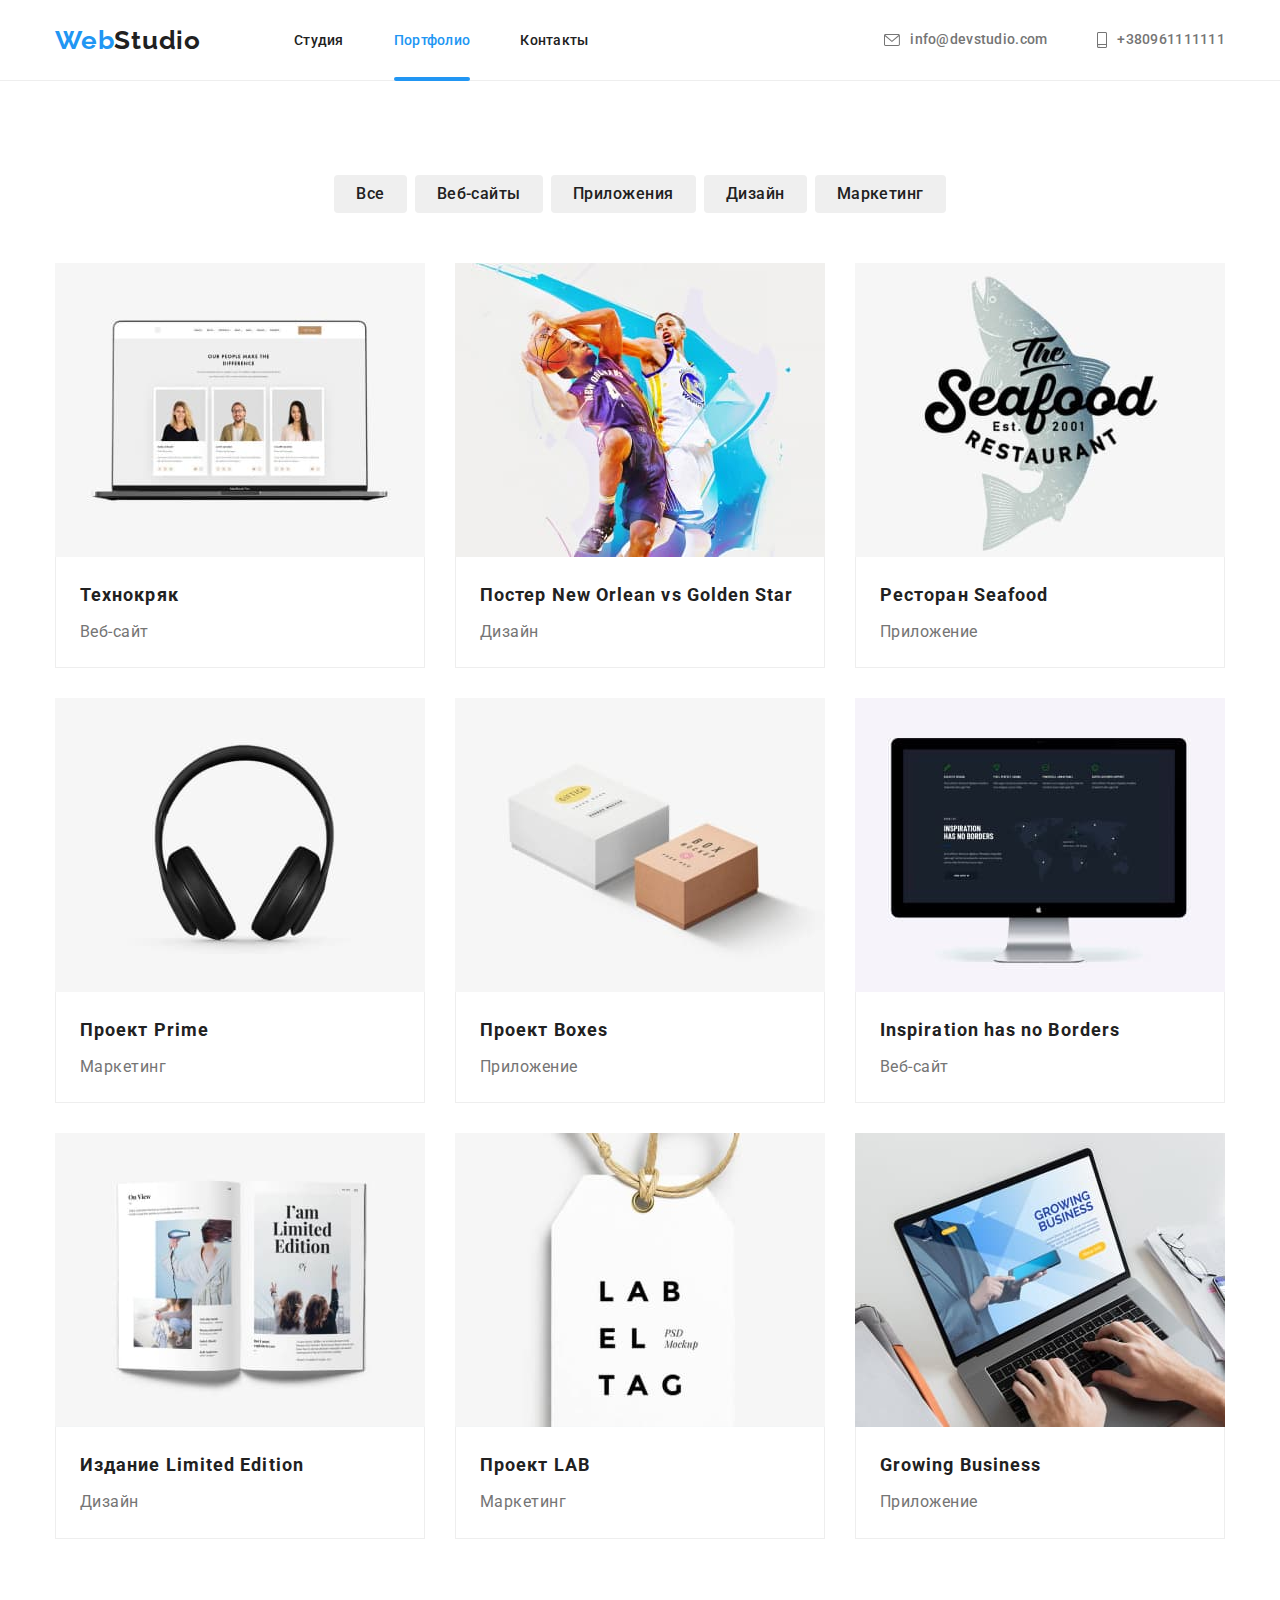
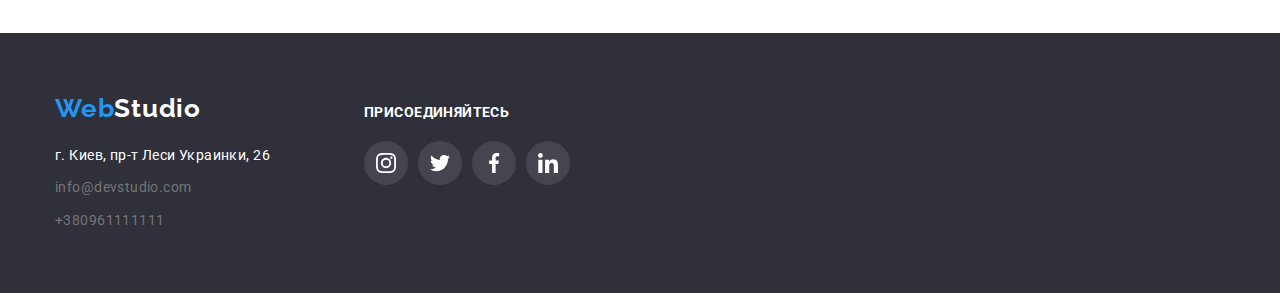
==== portfolio.html @ e8d6b09c "hw5" ====
<!DOCTYPE html>
<html lang="ru">
  <head>
    <meta charset="UTF-8" />
    <meta http-equiv="X-UA-Compatible" content="IE=edge" />
    <meta name="viewport" content="width=device-width, initial-scale=1.0" />
    <link rel="preconnect" href="https://fonts.googleapis.com" />
    <link rel="preconnect" href="https://fonts.gstatic.com" crossorigin />
    <link
      href="https://fonts.googleapis.com/css2?family=Raleway:wght@700&family=Roboto:wght@400;500;700;900&display=swap"
      rel="stylesheet"
    />
    <link href="https://cdnjs.cloudflare.com/ajax/libs/modern-normalize/1.0.0/modern-normalize.min.css"
     rel="stylesheet" />
    <link href="./css/styles.css" rel="stylesheet" />
    <title>WebStudio</title>
  </head>
  <body>
    <header class="header">
      <div class="container">
        <div class="header-container">
          <nav class="navigation">
            <a class="logo" href="index.html"><span class="logo-span">Web</span>Studio</a>
            <ul class="navigation-list list">
              <li class="navigation-item"><a href="index.html" class="navigation-link">
                Студия</a>
              </li>
              <li class="navigation-item navigation-item-portfolio"><a href="portfolio.html" class="navigation-link navigation-link-active">Портфолио</a>
              </li>
              <li class="navigation-item"><a href="" class="navigation-link">Контакты</a>
              </li>
            </ul>
          </nav>
          <ul class="header-contacts list">
            <li class="contacts-list">
              <a href="mailto:info@devstudio.com" class="contact-link">
                <svg class="contact-icon-mail" aria-label="Отправить письмо">
                  <use href="./images/icons.svg#icon-envelope"></use>
                </svg>
              info@devstudio.com</a>
            </li>
            <li class="contacts-list">
              <a href="tel:+380961111111" class="contact-link">
                <svg class="contact-icon-phone" aria-label="Звонить">
                  <use href="./images/icons.svg#icon-smartphone"></use>
                </svg>
                +380961111111</a>
            </li>
          </ul>
        </div>
      </div>
    </header>
    <main>
      <section class="portfolio section">
        <div class="container">
          <ul class="list-portfolio card-flex list">
            <li class="portfolio-filters">
            <button class="filters-button card-set" type="button">Все</button>
            </li>
            <li class="portfolio-filters">
            <button class="filters-button card-set" type="button">Веб-сайты</button>
            </li>  
            <li class="portfolio-filters">
            <button class="filters-button card-set" type="button">Приложения</button>
            </li>
            <li class="portfolio-filters">
            <button class="filters-button card-set" type="button">Дизайн</button>
            </li>
            <li class="portfolio-filters">
            <button class="filters-button card-set" type="button">Маркетинг</button>
            </li>
          </ul>
          <ul class="product-line card-flex list">
            <li class="product-card card-set">
              <div class="portfolio-block-overlay">
                <img class="product-img" src="./images/portfolio/notebook.jpg" width="370" alt="notebook.jpg" />
                <div class="portfolio-overlay">
                  Ресурс предлагает комплексные предложения с разным уровнем функционала и сервисов.
                  Все это позволит посетителю получить исчерпывающие сведения о компании или частном лице.
                </div>
              </div>
              <div class="product-info">
                <h3 class="product-title">Технокряк</h3>
                <p class="product-category">Веб-сайт</p>
              </div>
            </li>
            <li class="product-card card-set">
              <div class="portfolio-block-overlay">
                <img src="./images/portfolio/basketball.jpg" width="370" alt="basketball.jpg" />
                <div class="portfolio-overlay">
                  Ресурс предлагает комплексные предложения с разным уровнем функционала и сервисов.
                  Все это позволит посетителю получить исчерпывающие сведения о компании или частном лице.
                </div>
              </div>
              <div class="product-info">
                <h3 class="product-title">Постер New Orlean vs Golden Star</h3>
                <p class="product-category">Дизайн</p>
              </div>
            </li>
            <li class="product-card card-set">
              <div class="portfolio-block-overlay">
                <img src="./images/portfolio/seafood.jpg" width="370" alt="seafood.jpg" />
                <div class="portfolio-overlay">
                  Ресурс предлагает комплексные предложения с разным уровнем функционала и сервисов.
                  Все это позволит посетителю получить исчерпывающие сведения о компании или частном лице.
                </div>
              </div>
              <div class="product-info">
                <h3 class="product-title">Ресторан Seafood</h3>
                <p class="product-category">Приложение</p>
              </div>
            </li>
            <li class="product-card card-set">
              <div class="portfolio-block-overlay">
                <img src="./images/portfolio/headphones.jpg" width="370" alt="headphones.jpg" />
                <div class="portfolio-overlay">
                  Ресурс предлагает комплексные предложения с разным уровнем функционала и сервисов.
                  Все это позволит посетителю получить исчерпывающие сведения о компании или частном лице.
                </div>
              </div>
              <div class="product-info">
                <h3 class="product-title">Проект Prime</h3>
                <p class="product-category">Маркетинг</p>
              </div>
            </li>
            <li class="product-card card-set">
              <div class="portfolio-block-overlay">
                <img src="./images/portfolio/boxes.jpg" width="370" alt="boxes.jpg" />
                <div class="portfolio-overlay">
                  Ресурс предлагает комплексные предложения с разным уровнем функционала и сервисов.
                  Все это позволит посетителю получить исчерпывающие сведения о компании или частном лице.
                </div>
              </div>
              <div class="product-info">
                <h3 class="product-title">Проект Boxes</h3>
                <p class="product-category">Приложение</p>
              </div>
            </li>
            <li class="product-card card-set">
              <div class="portfolio-block-overlay">
                <img src="./images/portfolio/monitor.jpg" width="370" alt="monitor.jpg" />
                <div class="portfolio-overlay">
                  Ресурс предлагает комплексные предложения с разным уровнем функционала и сервисов.
                  Все это позволит посетителю получить исчерпывающие сведения о компании или частном лице.
                </div>
              </div>
              <div class="product-info">
                <h3 class="product-title">Inspiration has no Borders</h3>
                <p class="product-category">Веб-сайт</p>
              </div>
            </li>
            <li class="product-card card-set">
              <div class="portfolio-block-overlay">
                <img src="./images/portfolio/magzine.jpg" width="370" alt="magzine.jpg" />
                <div class="portfolio-overlay">
                  Ресурс предлагает комплексные предложения с разным уровнем функционала и сервисов.
                  Все это позволит посетителю получить исчерпывающие сведения о компании или частном лице.
                </div>
              </div>
              <div class="product-info">
                <h3 class="product-title">Издание Limited Edition</h3>
                <p class="product-category">Дизайн</p>
              </div>
            </li>
            <li class="product-card card-set">
              <div class="portfolio-block-overlay">
                <img src="./images/portfolio/label.jpg" width="370" alt="label.jpg" />
                <div class="portfolio-overlay">
                  Ресурс предлагает комплексные предложения с разным уровнем функционала и сервисов.
                  Все это позволит посетителю получить исчерпывающие сведения о компании или частном лице.
                </div>
              </div>
              <div class="product-info">
                <h3 class="product-title">Проект LAB</h3>
                <p class="product-category">Маркетинг</p>
              </div>
            </li>
            <li class="product-card card-set">
              <div class="portfolio-block-overlay">
                <img src="./images/portfolio/notebook2.jpg" width="370" alt="notebook2.jpg" />
                <div class="portfolio-overlay">
                  Ресурс предлагает комплексные предложения с разным уровнем функционала и сервисов.
                  Все это позволит посетителю получить исчерпывающие сведения о компании или частном лице.
                </div>
              </div>
              <div class="product-info">
                <h3 class="product-title">Growing Business</h3>
                <p class="product-category">Приложение</p>
              </div>
            </li>
          </ul>
        </div>
      </section>
    </main>
    <footer class="footer">
      <div class="container container-footer">
        <div class="container-adress">
          <a class="logo logo-white" href="index.html"><span class="logo-span">Web</span>Studio</a>
          <address class="footer-address">
            <ul class="list-address list">
              <li class="footer-contact">
                <a class="contact-adress"
                  href="https://www.google.com.ua/maps/place/Lesi+Ukrainky+Blvd,+26,+Kyiv,+02000/@50.4265807,30.5361971,17z/data=!3m1!4b1!4m5!3m4!1s0x40d4cf0e033ecbe9:0x57a4dffefec77da0!8m2!3d50.4265807!4d30.5383858?hl=en&authuser=0"
                  target="_blank"
                  rel="noopener noreferrer"
                >
                  г. Киев, пр-т Леси Украинки, 26
                </a>
              </li>
              <li class="footer-contact">
                <a class="link-contact" href="mailto:info@devstudio.com">info@devstudio.com</a>
              </li>
              <li class="footer-contact">
                <a class="link-contact" href="tel:+380961111111">+380961111111</a>
              </li>
            </ul>
          </address>
        </div>
        <div class="container-footer-icon">
          <h2 class="title-footer-icon">присоединяйтесь</h2>
          <ul class="footer-icon list">
            <li class="footer-icon-list">
              <a href="#">
                <svg class="footer-social-icon" aria-label="Отправить письмо">
                  <use href="./images/icons.svg#icon-instagram"></use>
                </svg>
              </a>              
            </li>
            <li class="footer-icon-list">
              <a href="#">
                <svg class="footer-social-icon" aria-label="Отправить письмо">
                  <use href="./images/icons.svg#icon-twitter"></use>
                </svg>
              </a>              
            </li>
            <li class="footer-icon-list">
              <a href="#">
                <svg class="footer-social-icon" aria-label="Отправить письмо">
                  <use href="./images/icons.svg#icon-facebook"></use>
                </svg>
              </a>              
            </li>
            <li class="footer-icon-list">
              <a href="#">
                <svg class="footer-social-icon" aria-label="Отправить письмо">
                  <use href="./images/icons.svg#icon-linkedin"></use>
                </svg>
              </a>              
            </li>
          </ul>
        </div>
      </div>
    </footer>
    <script src="./js/modal.js"></script>
  </body>
</html>
---- css/styles.css ----
:root {
  --base-text-color: #212121;
  --dark-background: #2f303a;
  --light-background: #f5f4fa;
  --accent-color: #2196f3;
  --accent-hover-color: #188CE8;
  --text-color-white: #ffffff;
  --text-color-grey: #757575;
  --white-background: #ffffff;
  --grey-border: #eeeeee;
  --grey-background-icon: #AFB1B8;
  --grey2-background-icon:rgba(255, 255, 255, 0.1);

  --items: 3;
  --indent: 20px;

  --animation-background-color: background-color 250ms cubic-bezier(0.4, 0, 0.2, 1);
  --animation-color: color 250ms cubic-bezier(0.4, 0, 0.2, 1);
}

  
body {
  font-family: 'Roboto', sans-serif;
  color: var(--base-text-color);
}
  
.card-flex {
  display: flex;
  flex-wrap: wrap;
  gap: var(--indent);
}

.card-set {
  flex-basis: calc((100% - var(--indent) * (var(--items) - 1)) / var(--items));
}
  
.section {
  padding-top: 94px;
  padding-bottom: 94px;
}

.container {
  width: 1200px;
  margin: auto; 
  padding: 0 15px;
}

.list {
  list-style: none;
}

/* Normalize */
  
ul, p, h4, h3, h2, h1 {
  margin: 0px;
  padding: 0px;
}
  
img {
  display: block;
  max-width: 100%;
  height: auto;
}

/* Header */

.header-container {
  display: flex;
  height: 80px;
  align-items: center;
}

.header {
  border-bottom: 1px solid var(--grey-border);
}

.header-contacts,
.navigation,
.navigation-list {
  display: flex;
}

.navigation-item:not(:last-child) {
  margin-right: 50px;
}

.contacts-list:not(:first-child) {
  margin-left: 50px;
}

.navigation {
  flex: 1;
  align-items: center;
}

.navigation-list {
  margin-left: 0px;
}

.navigation-item {
  position: relative;
}

.navigation-item-studio::after,
.navigation-item-portfolio::after {
  display: flex;
  content: "";
  position: absolute;
  width: 100%;
  height: 4px;
  top: 46px;
  background:var(--accent-color);
  border-radius: 2px;
  }

.solution,
.footer {
  background-color: var(--dark-background);
}

.our-team {
  background-color: var(--light-background);
}

.logo {
  font-family: 'Raleway', sans-serif;
  font-weight: 700;
  font-size: 26px;
  line-height: 1.19;
  color: var(--base-text-color);
  text-decoration: none;
  letter-spacing: 0.03em;
  margin-right: 93px;
}

.logo-white {
  color: var(--text-color-white);
}

.logo-span {
  color: var(--accent-color);
}

.navigation-link,
.contact-link {
  color: var(--base-text-color);
  text-decoration: none;
  font-size: 14px;
  line-height: 1.14;
  letter-spacing: 0.02em;
  font-weight: 500;
  transition: var(--animation-color);
}

.contact-link {
  color: var(--text-color-grey);
  display: flex;
  align-items: center;
  cursor: pointer;
}

.navigation-link-active {
  color: var(--accent-color);
}

.contact-icon-mail {
  width: 16px;
  height: 12px;
  fill: currentColor;
  margin-right: 10px;
}

.contact-icon-phone {
  width: 10px;
  height: 16px;
  fill: currentColor;
  margin-right: 10px;
}

.contacts-list:hover .contact-icon-phone, .contacts-list:hover .contact-icon-mail,
.contacts-list:focus .contact-icon-phone, .contacts-list:focus .contact-icon-mail {
  fill: var(--accent-color);
}

/* Solution section */

.solution {
  padding: 200px 0;
  position: relative;
}

.solution {
  max-width: 1600px;
  margin: 0 auto;
  background-color: var(--dark-background);
  background-image: 
  linear-gradient(0deg, rgba(47, 48, 58, 0.4),  rgba(47, 48, 58, 0.4)), 
  url("../images/solution-img.jpg");
  background-repeat: no-repeat;
  background-position: center;
  background-size: cover;
}

.solution-title {
  font-weight: 900;
  font-size: 44px;
  line-height: 1.36;
  color: var(--text-color-white);
  text-align: center;
  text-transform: uppercase;
  max-width: 700px;
  margin: 0 auto;
  letter-spacing: 0.06em;
}

.solution-button {
  font-family: inherit;
  font-weight: 700;
  font-size: 16px;
  line-height: 1.9;
  display: flex;
  align-items: center;
  text-align: center;
  letter-spacing: 0.06em;
  color: var(--text-color-white);
  background-color: var(--accent-color);
  border: none;
  box-shadow: 0px 4px 4px rgba(0, 0, 0, 0.15);
  border-radius: 4px;
  margin: 30px auto 0px;
  padding: 10px 32px;
  cursor: pointer;
  transition: var(--animation-background-color);
}

.solution-button:hover,
.solution-button:focus {
  background-color: var(--accent-hover-color) ;
}

/* Benefits section */

.benefits-title {
  font-weight: 700;
  font-size: 14px;
  line-height: 1.14;
  letter-spacing: 0.03em;
  text-transform: uppercase;
  color: var(--base-text-color);
}

.benefits-info {
  font-size: 14px;
  line-height: 1.7;
  letter-spacing: 0.03em;
  color: var(--text-color-grey);
  margin-top: 10px;
}

.benefits-block {
  --items: 4;
  --indent: 30px;
}

.list-benefits {
  justify-content: space-between;
} 

.benefits-icon {
  width: 70px;
  height: 70px;
}

.container-benefits-icon {
  width: 100%;
  height: 120px;
  margin-bottom: 30px;
  background: var(--light-background);
  border-radius: 4px;
  display: flex;
  justify-content: center;
  align-items: center;
}

  /* Section-work */

.section-work {
  padding-top: 0px;
}

.work-title {
  font-weight: 700;
  font-size: 36px;
  line-height: 1.17;
  text-align: center;
  letter-spacing: 0.03em;
}

.work-list {
  justify-content:space-between;
  margin-top: 50px;
  --items: 3;
  --indent: 30px;
}

.work-img {
  position: relative;
}

.work-text {
  font-weight: 700;
  font-size: 14px;
  line-height: 1.14;
  text-align: center;
  letter-spacing: 0.03em;
  text-transform: uppercase;
  color: var(--text-color-white);
  position: absolute;
  bottom: 0;
  width: 100%;
  height: 70px;
  background: rgba(47, 48, 58, 0.8);
  display: flex;
  justify-content: center;
  align-items: center;
}

  /* Section-team */

.list-team {
  margin-top: 50px;
  --items: 4;
  --indent: 30px;
}

.our-team {
  background-color: var(--light-background);
}

.teammate {
  background-color: var(--white-background);
  box-shadow: 0px 1px 3px rgba(0, 0, 0, 0.12), 0px 1px 1px
   rgba(0, 0, 0, 0.14), 0px 2px 1px rgba(0, 0, 0, 0.2);
  border-radius: 0px 0px 4px 4px;
} 

.title-team {
  font-weight: 700;
  font-size: 36px;
  line-height:1.17;
  letter-spacing: 0.03em;
  text-align: center;
}

.teammate-name {
  font-weight: 500;
  font-size: 16px;
  line-height: 1.19;
  text-align: center;
  letter-spacing: 0.03em;
  margin: 30px 0 10px;
}

.teammate-role {
  font-size: 16px;
  line-height: 1.19;
  text-align: center;
  letter-spacing: 0.03em;
  color: var(--text-color-grey);
  margin-bottom: 16px;
}

.social-icon {
  width: 20px;
  height: 20px;
  fill: var(--grey-background-icon);
  cursor: pointer;
  display: flex;
}

.team-social-list {
  display: flex;
  gap: 10px;
  justify-content: center;
  align-items: center;
  margin-bottom: 30px;
}

.team-icon {
  width: 44px;
  height: 44px;
  border-radius: 50%;
  display: flex;
  justify-content: center;
  align-items: center;
  cursor: pointer;
  transition: var(--animation-background-color);
}

.team-icon:hover,
.team-icon:focus {
  background-color: var(--accent-color);
  
}

.team-icon:hover .social-icon,
.team-icon:focus .social-icon {
  fill: var(--text-color-white);
}

/* Clients section */

.title-client {
  font-weight: 700;
  font-size: 36px;
  line-height: 1.17;
  text-align: center;
  letter-spacing: 0.03em;
  margin-bottom: 50px;
}

.company-icon {
  width: 106px;
  height: 60px;
  fill: var(--grey-background-icon);
  transition: fill 250ms cubic-bezier(0.4, 0, 0.2, 1);
}

.client-icon-list {
  --items: 6;
  --indent: 30px;
}

.icon-element {
  width: 170px;
  height: 92px;
  border: 1px solid #AFB1B8;
  border-radius: 4px;
  display: flex;
  justify-content: center;
  align-items: center;
  cursor: pointer;
  transition: border-color 250ms cubic-bezier(0.4, 0, 0.2, 1);
}

.icon-element:hover,
.icon-element:focus {
  border-color: var(--accent-color);
}

.icon-element:hover .company-icon,
.icon-element:focus .company-icon {
  fill: var(--accent-color);
}

  /* Footer */

.footer {
  padding: 60px 0;
}

.footer-address {
  font-style: normal;
  margin-top: 20px
} 

.contact-adress {
  font-size: 14px;
  line-height: 1.7;
  letter-spacing: 0.03em;
  color: var(--text-color-white);
  text-decoration: none;
}

.link-contact {
  font-size: 14px;
  line-height: 1.7;
  letter-spacing: 0.03em;
  color: var(--text-color-grey);
  text-decoration: none;
}

.footer-contact:not(:first-child) {
  margin-top: 9px;
}

.title-footer-icon {
  font-weight: 700;
  font-size: 14px;
  line-height: 1.14;
  letter-spacing: 0.03em;
  text-transform: uppercase;
  color: var(--text-color-white);
  margin-bottom: 20px;
}

.footer-icon {
  display: flex;
  gap: 10px;
  justify-content: center;
  align-items: center;
  cursor: pointer;
}

.footer-social-icon {
  width: 20px;
  height: 20px;
  fill: var(--text-color-white);
  cursor: pointer;
  display: flex;
}

.footer-icon-list {
  border: 1px;
  width: 44px;
  height: 44px;
  border-radius: 50%;
  background-color: var(--grey2-background-icon);
  display: flex;
  justify-content: center;
  align-items: center;
  transition: var(--animation-background-color);
}

.container-footer {
  display: flex;
  align-items: baseline;
}

.container-footer-icon {
  margin-left: 70px;
}

.footer-icon-list:hover,
.footer-icon-list:focus {
  background-color: var(--accent-color);
}

.backdrop {
  position: fixed;
  width: 100%;
  height: 100%;
  top: 0;
  left: 0;
  background: rgba(0, 0, 0, 0.2);
  visibility:visible;
  opacity: 1;
  transition: 300ms opacity linear;
}

.backdrop.is-hidden {
  opacity: 0;
  pointer-events: none;
}

.modal {
  position: absolute;
  width: 528px;
  height: 581px;
  top: 50%;
  left: 50%;
  transform: translate(-50%, -50%);
  background: #FFFFFF;
  box-shadow: 0px 1px 3px rgba(0, 0, 0, 0.12), 0px 1px 1px rgba(0, 0, 0, 0.14), 
  0px 2px 1px rgba(0, 0, 0, 0.2);
  border-radius: 4px;
}

.btn-icon {
  position: absolute;
  top: 6px;
  right: 6px;
}

.modal-btn {
  position: absolute;
  top: 0;
  right: 0;
  width: 31px;
  height: 31px;
  border-radius: 50%;
  border: 1px solid rgba(0, 0, 0, 0.1);
  background: #FFFFFF;
  margin-top: 8px;
  margin-right: 8px;
  cursor: pointer;
  transition: 250ms cubic-bezier(0.4, 0, 0.2, 1);
}

/* Portfolio section */

.list-portfolio {
  --items: 5;
  --indent: 8px;
  justify-content: center;
}

.product-line {
  --items: 3;
  --indent: 30px;
  margin-top: 50px;
}

.filters-button {
  font-family: inherit;
  font-weight: 500;
  border-radius: 4px;
  border: none;
  color: var(--base-text-color);
  font-size: 16px;
  line-height: 1.6;
  text-align: center;
  letter-spacing: 0.03em;
  padding: 6px 22px;
  cursor: pointer;
  transition: var(--animation-background-color);
}

.product-card:hover,
.product-card:focus {
  box-shadow: 0px 1px 1px rgba(0, 0, 0, 0.12), 0px 4px 4px
   rgba(0, 0, 0, 0.06), 1px 4px 6px rgba(0, 0, 0, 0.16);
  cursor: pointer;
}


.filters-button:hover,
.filters-button:focus {
  background: var(--accent-color);
  color: var(--text-color-white);
  cursor: pointer;
  box-shadow: 0px 3px 1px rgba(0, 0, 0, 0.1), 0px 1px 2px 
  rgba(0, 0, 0, 0.08), 0px 2px 2px rgba(0, 0, 0, 0.12);
}

.product-title {
  font-weight: 700;
  font-size: 18px;
  line-height: 2;
  letter-spacing: 0.06em;
}

.product-category {
  font-size: 16px;
  line-height: 1.9;
  letter-spacing: 0.03em;
  margin-top: 4px;
  color: var(--text-color-grey);
}
.product-card {
  transition: box-shadow 250ms cubic-bezier(0.4, 0, 0.2, 1);
}

.product-info {
  border: 1px solid var(--grey-border);
  border-top: none;
  padding: 20px 24px;
}

.product-card:hover .portfolio-overlay {
  transform: translateY(0);
}

.portfolio-block-overlay {
  position: relative;
  overflow: hidden;
}

.portfolio-overlay {
  font-weight: 400;
  font-size: 18px;
  line-height: 1.55;
  letter-spacing: 0.03em;

  color: var(--text-color-white);
  position: absolute;
  width: 100%;
  height: 100%;
  top: 0;
  left: 0;

  background: rgba(33, 150, 243, 0.9);
  display: flex;
  justify-content: center;
  align-items: center;
  transform: translateY(100%);
  transition: transform 250ms;
  padding: 0 24px;
}

.navigation-link:hover,
.contact-link:hover,
.footer-contact:hover,
.link-contact:hover {
  color: var(--accent-color);
}

.navigation-link:focus,
.contact-link:focus,
.footer-contact:focus,
.link-contact:focus {
  color: var(--accent-color);
}
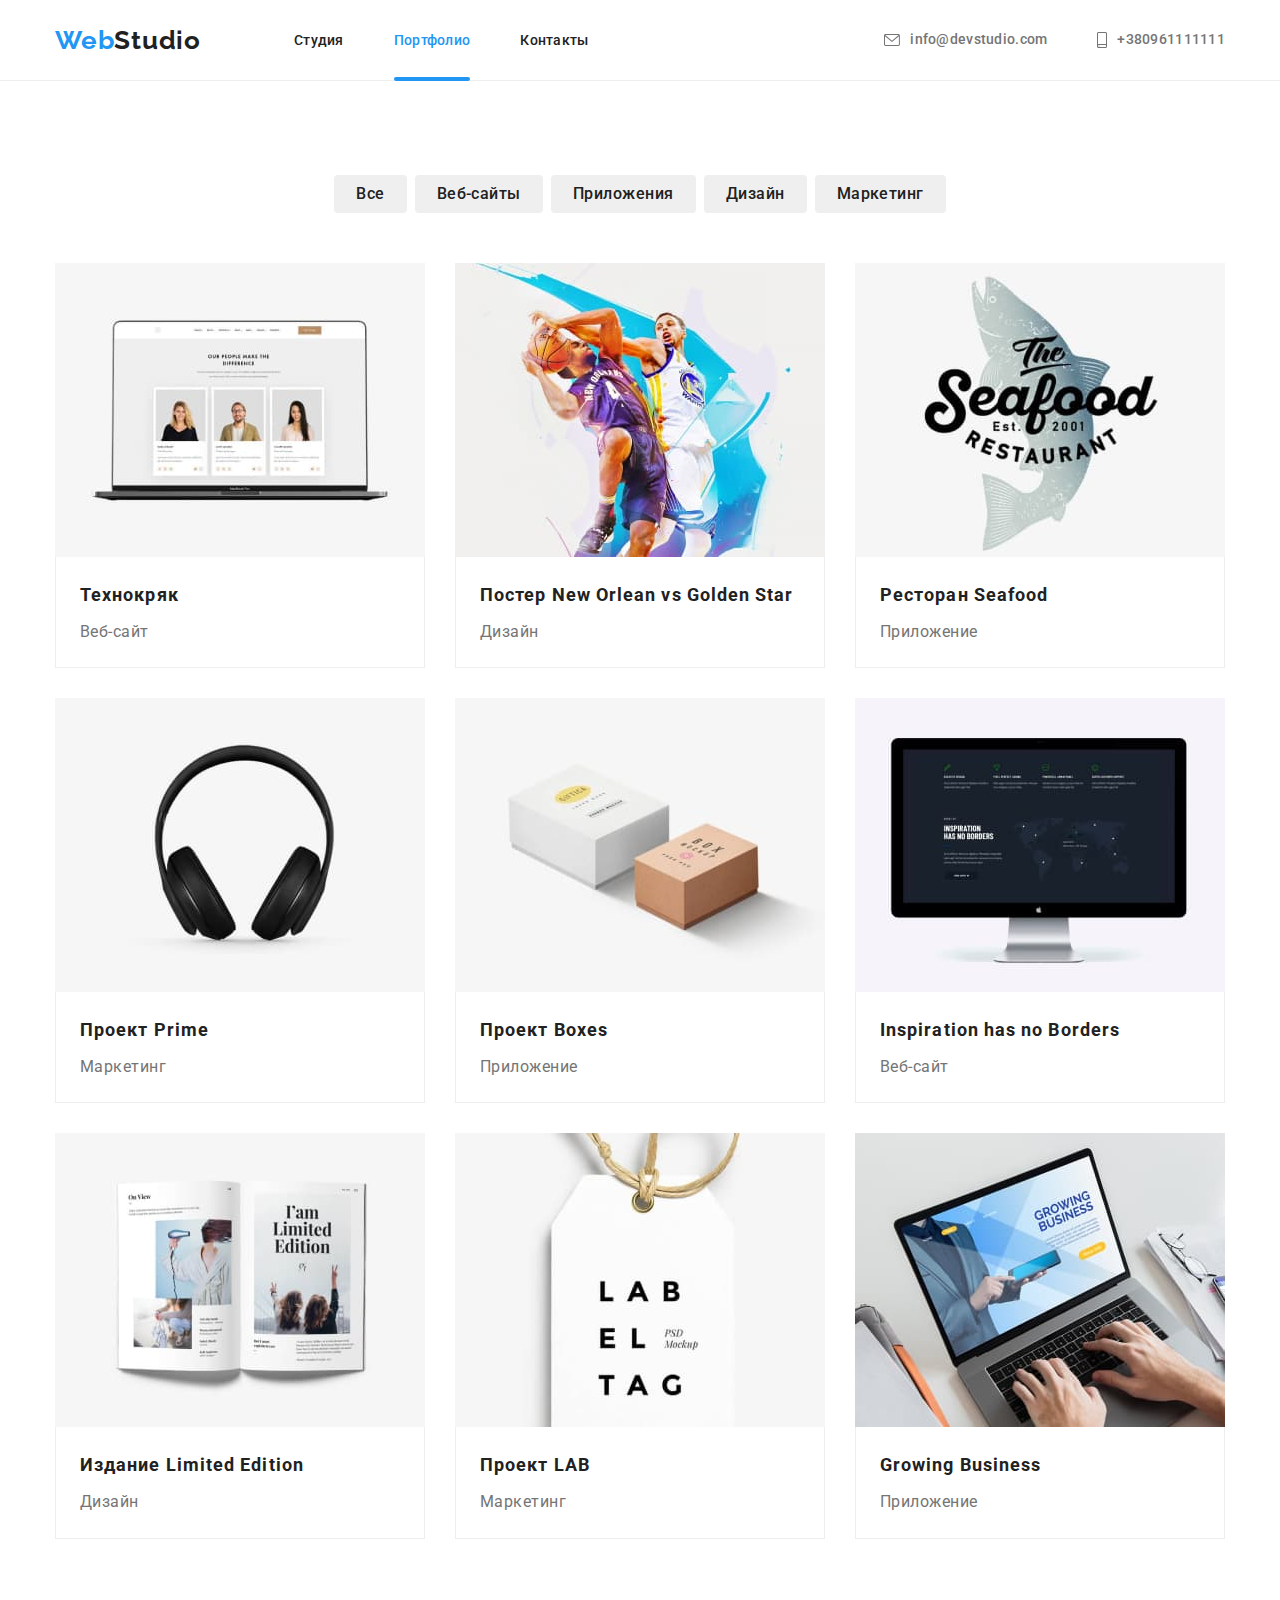
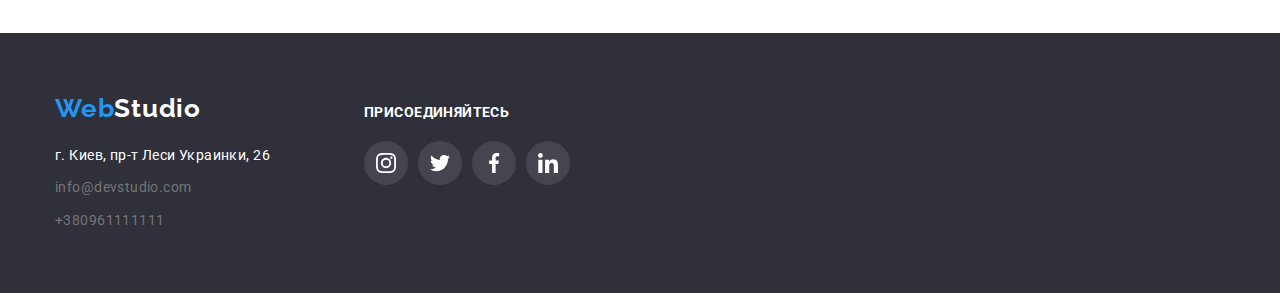
==== commit d88de6ca: "add fixes" ====
--- a/portfolio.html
+++ b/portfolio.html
@@ -218,30 +218,30 @@
         </div>
         <div class="container-footer-icon">
           <h2 class="title-footer-icon">присоединяйтесь</h2>
-          <ul class="footer-icon list">
-            <li class="footer-icon-list">
-              <a href="#">
+          <ul class="footer-icon-list list">
+            <li class="footer-icon">
+              <a class="footer-icon-link" href="#">
                 <svg class="footer-social-icon" aria-label="Отправить письмо">
                   <use href="./images/icons.svg#icon-instagram"></use>
                 </svg>
               </a>              
             </li>
-            <li class="footer-icon-list">
-              <a href="#">
+            <li class="footer-icon">
+              <a class="footer-icon-link" href="#">
                 <svg class="footer-social-icon" aria-label="Отправить письмо">
                   <use href="./images/icons.svg#icon-twitter"></use>
                 </svg>
               </a>              
             </li>
-            <li class="footer-icon-list">
-              <a href="#">
+            <li class="footer-icon">
+              <a class="footer-icon-link" href="#">
                 <svg class="footer-social-icon" aria-label="Отправить письмо">
                   <use href="./images/icons.svg#icon-facebook"></use>
                 </svg>
               </a>              
             </li>
-            <li class="footer-icon-list">
-              <a href="#">
+            <li class="footer-icon">
+              <a class="footer-icon-link" href="#">
                 <svg class="footer-social-icon" aria-label="Отправить письмо">
                   <use href="./images/icons.svg#icon-linkedin"></use>
                 </svg>
--- a/css/styles.css
+++ b/css/styles.css
@@ -374,8 +374,7 @@
   width: 20px;
   height: 20px;
   fill: var(--grey-background-icon);
-  cursor: pointer;
-  display: flex;
+  transition: fill 250ms cubic-bezier(0.4, 0, 0.2, 1);
 }
 
 .team-social-list {
@@ -386,25 +385,24 @@
   margin-bottom: 30px;
 }
 
-.team-icon {
+.team-icon a {
   width: 44px;
   height: 44px;
   border-radius: 50%;
   display: flex;
   justify-content: center;
   align-items: center;
-  cursor: pointer;
-  transition: var(--animation-background-color);
-}
-
-.team-icon:hover,
-.team-icon:focus {
+  transition: background-color 250ms cubic-bezier(0.4, 0, 0.2, 1);
+}
+
+.team-icon a:hover,
+.team-icon a:focus {
   background-color: var(--accent-color);
   
 }
 
-.team-icon:hover .social-icon,
-.team-icon:focus .social-icon {
+.team-icon a:hover .social-icon,
+.team-icon a:focus .social-icon {
   fill: var(--text-color-white);
 }
 
@@ -443,13 +441,11 @@
   transition: border-color 250ms cubic-bezier(0.4, 0, 0.2, 1);
 }
 
-.icon-element:hover,
-.icon-element:focus {
+.icon-element:hover {
   border-color: var(--accent-color);
 }
 
-.icon-element:hover .company-icon,
-.icon-element:focus .company-icon {
+.icon-element:hover .company-icon {
   fill: var(--accent-color);
 }
 
@@ -494,7 +490,7 @@
   margin-bottom: 20px;
 }
 
-.footer-icon {
+.footer-icon-list {
   display: flex;
   gap: 10px;
   justify-content: center;
@@ -506,11 +502,11 @@
   width: 20px;
   height: 20px;
   fill: var(--text-color-white);
-  cursor: pointer;
-  display: flex;
-}
-
-.footer-icon-list {
+  display: flex;
+  transition: fill 250ms cubic-bezier(0.4, 0, 0.2, 1);
+}
+
+.footer-icon-link {
   border: 1px;
   width: 44px;
   height: 44px;
@@ -519,7 +515,7 @@
   display: flex;
   justify-content: center;
   align-items: center;
-  transition: var(--animation-background-color);
+  transition: background-color 250ms cubic-bezier(0.4, 0, 0.2, 1);
 }
 
 .container-footer {
@@ -531,8 +527,8 @@
   margin-left: 70px;
 }
 
-.footer-icon-list:hover,
-.footer-icon-list:focus {
+.footer-icon-link:hover,
+.footer-icon-link:focus {
   background-color: var(--accent-color);
 }
 
@@ -613,7 +609,9 @@
   letter-spacing: 0.03em;
   padding: 6px 22px;
   cursor: pointer;
-  transition: var(--animation-background-color);
+  transition: background-color 250ms cubic-bezier(0.4, 0, 0.2, 1), 
+  color 250ms cubic-bezier(0.4, 0, 0.2, 1), 
+  box-shadow 250ms cubic-bezier(0.4, 0, 0.2, 1);
 }
 
 .product-card:hover,
@@ -628,7 +626,6 @@
 .filters-button:focus {
   background: var(--accent-color);
   color: var(--text-color-white);
-  cursor: pointer;
   box-shadow: 0px 3px 1px rgba(0, 0, 0, 0.1), 0px 1px 2px 
   rgba(0, 0, 0, 0.08), 0px 2px 2px rgba(0, 0, 0, 0.12);
 }
@@ -683,7 +680,7 @@
   display: flex;
   justify-content: center;
   align-items: center;
-  transform: translateY(100%);
+  transform: translateY(101%);
   transition: transform 250ms;
   padding: 0 24px;
 }
